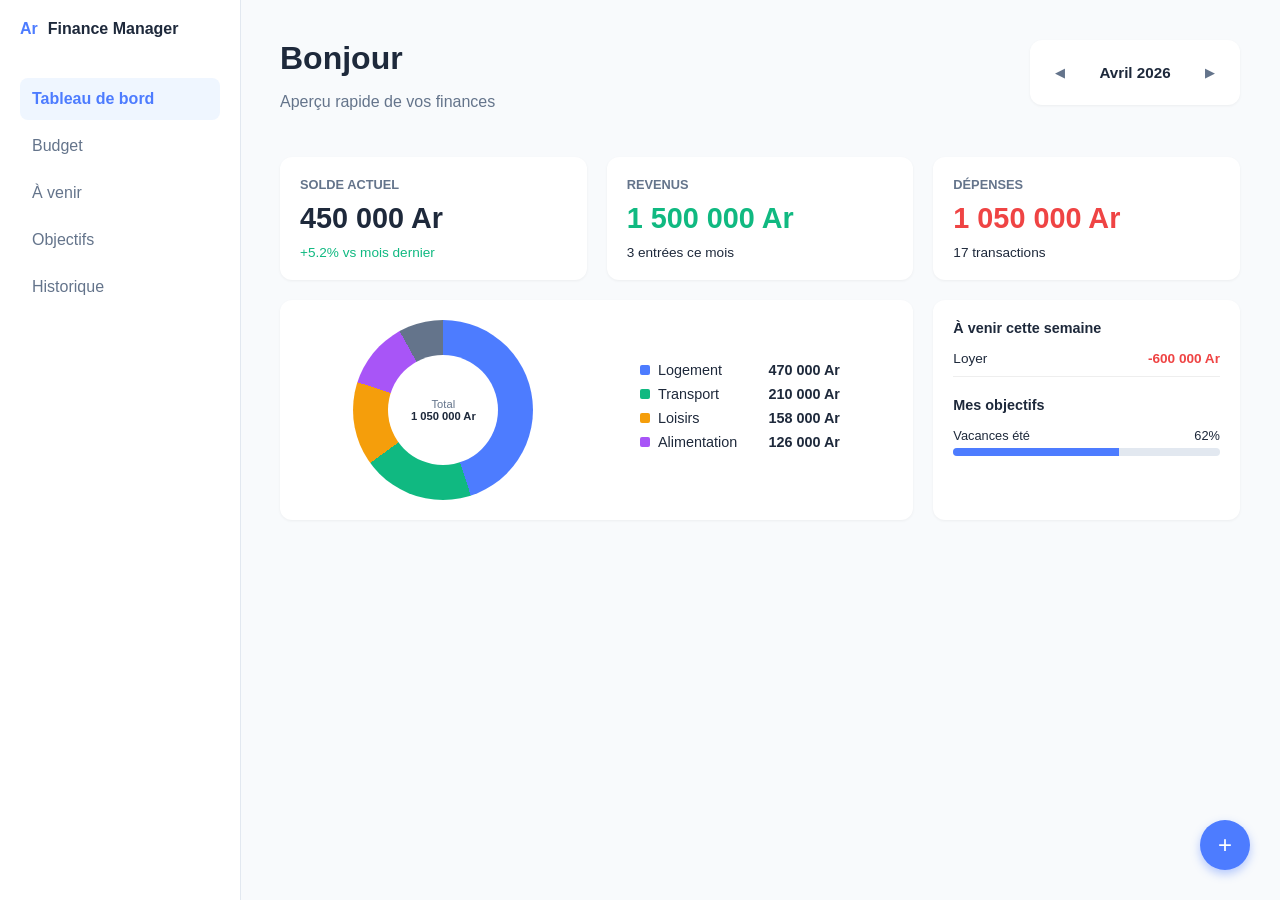
==== Public/index.html @ 166b6abb "html et css pour le tableau de bord" ====
<!DOCTYPE html>
<html lang="en">
<head>
    <meta charset="UTF-8">
    <meta name="viewport" content="width=device-width, initial-scale=1.0">
    <title>Finance Manager Dashboard</title>
    <link rel="stylesheet" href="./css/main.css">
</head>
<body>

<nav>
    <div class="logo"><span style="color:var(--primary)">Ar</span> Finance Manager</div>
    <div class="nav-item active">Tableau de bord</div>
    <div class="nav-item">Budget</div>
    <div class="nav-item">À venir</div>
    <div class="nav-item">Objectifs</div>
    <div class="nav-item">Historique</div>
</nav>

<main>
    <div class="header">
        <div>
            <h1 style="margin:0">Bonjour</h1>
            <p style="color:var(--text-muted)">Aperçu rapide de vos finances</p>
        </div>
       <div class="card date-selector">
    <button class="btn-prev" onclick="changeMonth(-1)">&#9664;</button>
    <span id="current-date" class="date-display">Avril 2026</span>
    <button class="btn-next" onclick="changeMonth(1)">&#9654;</button>
    </div>
    </div>

    <div class="dashboard-grid">
        <div class="card">
            <div class="stat-label">Solde actuel</div>
            <div class="stat-value">450 000 Ar</div>
            <div class="stat-sub text-success">+5.2% vs mois dernier</div>
        </div>
        <div class="card">
            <div class="stat-label">Revenus</div>
            <div class="stat-value text-success">1 500 000 Ar</div>
            <div class="stat-sub">3 entrées ce mois</div>
        </div>
        <div class="card">
            <div class="stat-label">Dépenses</div>
            <div class="stat-value text-danger">1 050 000 Ar</div>
            <div class="stat-sub">17 transactions</div>
        </div>

        <div class="card repartition-container">
            <div class="donut-chart">
                <div class="donut-hole">
                    <span style="color:var(--text-muted)">Total</span>
                    <span style="font-weight:bold">1 050 000 Ar</span>
                </div>
            </div>
            <ul class="legend-list">
                <li class="legend-item"><span><span class="dot bg-primary"></span>Logement</span> <b>470 000 Ar</b></li>
                <li class="legend-item"><span><span class="dot bg-success"></span>Transport</span> <b>210 000 Ar</b></li>
                <li class="legend-item"><span><span class="dot bg-warning"></span>Loisirs</span> <b>158 000 Ar</b></li>
                <li class="legend-item"><span><span class="dot bg-purple"></span>Alimentation</span> <b>126 000 Ar</b></li>
            </ul>
        </div>

        <div class="card">
            <h3 class="section-title">À venir cette semaine</h3>
            <div class="upcoming-item">
                <span>Loyer</span> <b class="text-danger">-600 000 Ar</b>
            </div>
            <hr class="separator">
            <h3 class="section-title" style="margin-top:20px">Mes objectifs</h3>
            <div class="progress-container">
                <div class="progress-info">
                    <span>Vacances été</span> <span>62%</span>
                </div>
                <div class="progress-bar"><div class="progress-fill" style="width:62%"></div></div>
            </div>
        </div>
    </div>
</main>

<button class="btn-add">+</button>

</body>
</html>
---- Public/css/main.css ----
:root {
    --bg-body: #f8fafc;
    --bg-card: #ffffff;
    --primary: #4d7cff;
    --text-main: #1e293b;
    --text-muted: #64748b;
    --success: #10b981;
    --danger: #ef4444;
    --warning: #f59e0b;
    --purple: #a855f7;
    --sidebar-width: 200px;
}

body {
    font-family: 'Segoe UI', Tahoma, Geneva, Verdana, sans-serif;
    background-color: var(--bg-body);
    margin: 0;
    display: flex;
    color: var(--text-main);
}

/* --- Navigation Latérale --- */
nav {
    width: var(--sidebar-width);
    height: 100vh;
    background: white;
    padding: 20px;
    border-right: 1px solid #e2e8f0;
    position: fixed;
}

.logo { 
    font-weight: bold; 
    margin-bottom: 40px; 
    display: flex; 
    align-items: center; 
    gap: 10px; 
}

.nav-item { 
    padding: 12px; 
    color: var(--text-muted); 
    cursor: pointer; 
    border-radius: 8px; 
    margin-bottom: 5px; 
}

.nav-item.active { 
    background: #eff6ff; 
    color: var(--primary); 
    font-weight: 600; 
}

/* --- Contenu Principal --- */
main {
    margin-left: calc(var(--sidebar-width) + 40px);
    padding: 40px;
    flex-grow: 1;
}

.header { 
    display: flex; 
    justify-content: space-between; 
    align-items: flex-start; 
    margin-bottom: 30px; 
}

/* Container principal pour la date */
.date-selector {
    display: flex;
    align-items: center;
    gap: 15px;
    padding: 8px 15px;
    user-select: none; /* Empêche la sélection du texte en cliquant vite */
}

.date-display {
    font-weight: 600;
    font-size: 0.95rem;
    min-width: 100px; /* Évite que les flèches bougent si le nom du mois est long */
    text-align: center;
}

.date-selector button {
    background: none;
    border: none;
    color: var(--text-muted);
    cursor: pointer;
    font-size: 0.8rem;
    padding: 5px;
    transition: color 0.2s, transform 0.1s;
}

.date-selector button:hover {
    color: var(--primary);
}

.date-selector button:active {
    transform: scale(0.9);
}

.dashboard-grid {
    display: grid;
    grid-template-columns: repeat(3, 1fr);
    gap: 20px;
}

.card {
    background: var(--bg-card);
    padding: 20px;
    border-radius: 12px;
    box-shadow: 0 1px 3px rgba(0,0,0,0.05);
}

.stat-label { 
    color: var(--text-muted); 
    font-size: 0.8rem; 
    text-transform: uppercase; 
    font-weight: 600; 
}

.stat-value { 
    font-size: 1.8rem; 
    font-weight: bold; 
    margin: 10px 0; 
}

.stat-sub { font-size: 0.85rem; }


.repartition-container {
    grid-column: span 2;
    display: flex;
    align-items: center;
    justify-content: space-around;
}

.donut-chart {
    width: 180px;
    height: 180px;
    border-radius: 50%;
    background: conic-gradient(
        var(--primary) 0% 45%, 
        var(--success) 45% 65%, 
        var(--warning) 65% 80%, 
        var(--purple) 80% 92%, 
        var(--text-muted) 92% 100%
    );
    display: flex;
    align-items: center;
    justify-content: center;
    position: relative;
}

.donut-hole {
    width: 110px; 
    height: 110px;
    background: white;
    border-radius: 50%;
    display: flex; 
    flex-direction: column; 
    align-items: center; 
    justify-content: center;
    font-size: 0.7rem;
}

/* --- Liste et Couleurs --- */
.legend-list { list-style: none; padding: 0; }
.legend-item { 
    display: flex; 
    justify-content: space-between; 
    width: 200px; 
    margin-bottom: 8px; 
    font-size: 0.9rem; 
}

.dot { 
    width: 10px; 
    height: 10px; 
    border-radius: 2px; 
    display: inline-block; 
    margin-right: 8px; 
}

.bg-primary { background: var(--primary); }
.bg-success { background: var(--success); }
.bg-warning { background: var(--warning); }
.bg-purple { background: var(--purple); }
.text-success { color: var(--success); }
.text-danger { color: var(--danger); }

/* --- Objectifs et Barre de progression --- */
.section-title { font-size: 0.9rem; margin: 0 0 15px 0; }
.upcoming-item { 
    font-size: 0.85rem; 
    margin-bottom: 10px; 
    display: flex; 
    justify-content: space-between; 
}

.separator { border: 0; border-top: 1px solid #eee; }

.progress-container { margin-top: 15px; }
.progress-info { 
    display: flex; 
    justify-content: space-between; 
    font-size: 0.8rem; 
    margin-bottom: 5px;
}
.progress-bar { 
    height: 8px; 
    background: #e2e8f0; 
    border-radius: 4px; 
    overflow: hidden; 
}
.progress-fill { 
    height: 100%; 
    background: var(--primary); 
}

/* --- Bouton flottant --- */
.btn-add {
    position: fixed; 
    bottom: 30px; 
    right: 30px;
    width: 50px; 
    height: 50px; 
    border-radius: 50%;
    background: var(--primary); 
    color: white; 
    border: none;
    font-size: 24px; 
    cursor: pointer; 
    box-shadow: 0 4px 10px rgba(77, 124, 255, 0.4);
    transition: transform 0.2s;
}

.btn-add:hover {
    transform: scale(1.1);
}
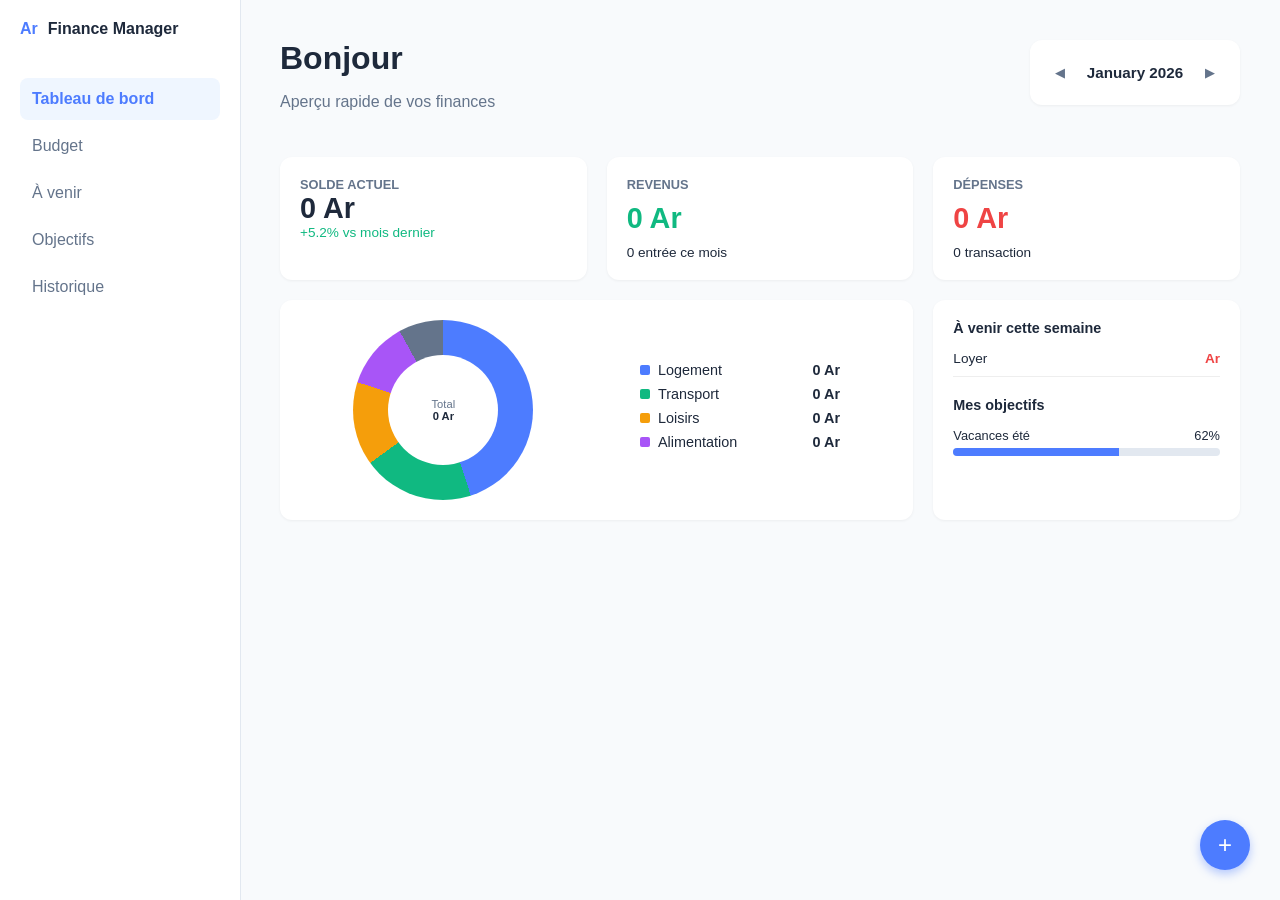
==== commit 1e8cc846: "Teste sur le tableau du bord avec ajout de transactions plus simple Prompt" ====
--- a/Public/index.html
+++ b/Public/index.html
@@ -23,49 +23,51 @@
             <h1 style="margin:0">Bonjour</h1>
             <p style="color:var(--text-muted)">Aperçu rapide de vos finances</p>
         </div>
-       <div class="card date-selector">
-    <button class="btn-prev" onclick="changeMonth(-1)">&#9664;</button>
-    <span id="current-date" class="date-display">Avril 2026</span>
-    <button class="btn-next" onclick="changeMonth(1)">&#9654;</button>
-    </div>
+        <div class="card date-selector">
+            <button class="btn-prev">&#9664;</button>
+            <span id="current-date" class="date-display">April 2026</span>
+            <button class="btn-next">&#9654;</button>
+        </div>
     </div>
 
     <div class="dashboard-grid">
         <div class="card">
             <div class="stat-label">Solde actuel</div>
-            <div class="stat-value">450 000 Ar</div>
+            <span id="balance-value" class="stat-value">0 Ar</span>
             <div class="stat-sub text-success">+5.2% vs mois dernier</div>
         </div>
+
         <div class="card">
             <div class="stat-label">Revenus</div>
-            <div class="stat-value text-success">1 500 000 Ar</div>
-            <div class="stat-sub">3 entrées ce mois</div>
+            <div id="income-value" class="stat-value text-success">0 Ar</div>
+            <div id="income-count" class="stat-sub">0 entrée ce mois</div>
         </div>
+
         <div class="card">
             <div class="stat-label">Dépenses</div>
-            <div class="stat-value text-danger">1 050 000 Ar</div>
-            <div class="stat-sub">17 transactions</div>
+            <div id="expense-value" class="stat-value text-danger">0 Ar</div>
+            <div id="expense-count" class="stat-sub">0 transaction</div>
         </div>
 
         <div class="card repartition-container">
             <div class="donut-chart">
                 <div class="donut-hole">
                     <span style="color:var(--text-muted)">Total</span>
-                    <span style="font-weight:bold">1 050 000 Ar</span>
+                    <span style="font-weight:bold" id="total-donut">0 Ar</span>
                 </div>
             </div>
             <ul class="legend-list">
-                <li class="legend-item"><span><span class="dot bg-primary"></span>Logement</span> <b>470 000 Ar</b></li>
-                <li class="legend-item"><span><span class="dot bg-success"></span>Transport</span> <b>210 000 Ar</b></li>
-                <li class="legend-item"><span><span class="dot bg-warning"></span>Loisirs</span> <b>158 000 Ar</b></li>
-                <li class="legend-item"><span><span class="dot bg-purple"></span>Alimentation</span> <b>126 000 Ar</b></li>
+                <li class="legend-item"><span><span class="dot bg-primary"></span>Logement</span> <b>0 Ar</b></li>
+                <li class="legend-item"><span><span class="dot bg-success"></span>Transport</span> <b>0 Ar</b></li>
+                <li class="legend-item"><span><span class="dot bg-warning"></span>Loisirs</span> <b>0 Ar</b></li>
+                <li class="legend-item"><span><span class="dot bg-purple"></span>Alimentation</span> <b>0 Ar</b></li>
             </ul>
         </div>
 
         <div class="card">
             <h3 class="section-title">À venir cette semaine</h3>
             <div class="upcoming-item">
-                <span>Loyer</span> <b class="text-danger">-600 000 Ar</b>
+                <span>Loyer</span> <b class="text-danger"> Ar</b>
             </div>
             <hr class="separator">
             <h3 class="section-title" style="margin-top:20px">Mes objectifs</h3>
@@ -75,11 +77,12 @@
                 </div>
                 <div class="progress-bar"><div class="progress-fill" style="width:62%"></div></div>
             </div>
-        </div>
+        </div>  
     </div>
 </main>
 
 <button class="btn-add">+</button>
 
+<script src="./Js/main.js"></script>
 </body>
 </html>
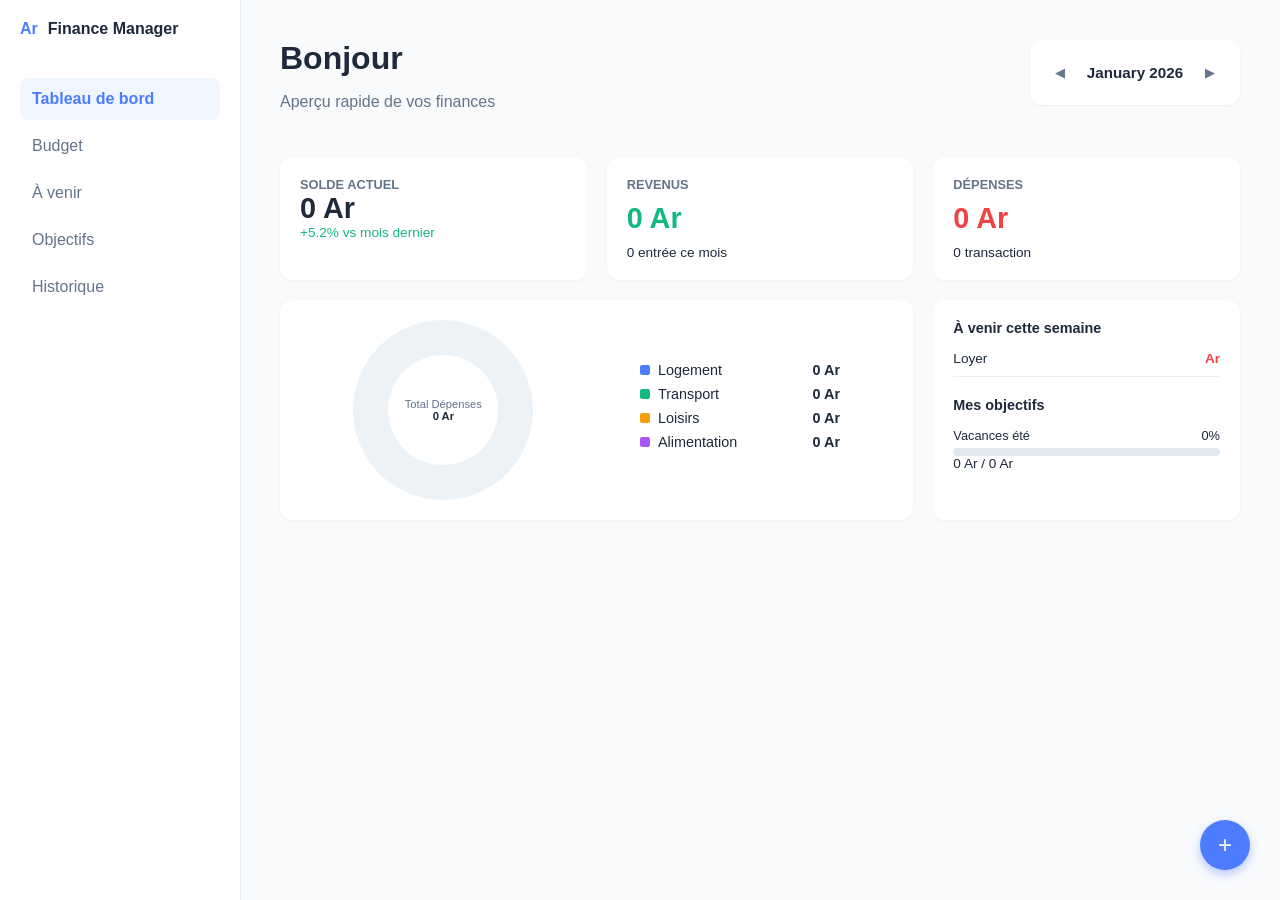
==== commit 97164574: "Teste tous le ttranaction avec le button add et mise a jour de cercle dans le tableau de bord" ====
--- a/Public/index.html
+++ b/Public/index.html
@@ -10,8 +10,12 @@
 
 <nav>
     <div class="logo"><span style="color:var(--primary)">Ar</span> Finance Manager</div>
-    <div class="nav-item active">Tableau de bord</div>
-    <div class="nav-item">Budget</div>
+    <a href="index.html" style="text-decoration: none; color: inherit;">
+        <div class="nav-item active">Tableau de bord</div>
+    </a>
+    <a href="./Js/budget/budget.html" style="text-decoration: none; color: inherit;">
+        <div class="nav-item">Budget</div>
+    </a>
     <div class="nav-item">À venir</div>
     <div class="nav-item">Objectifs</div>
     <div class="nav-item">Historique</div>
@@ -29,38 +33,35 @@
             <button class="btn-next">&#9654;</button>
         </div>
     </div>
-
     <div class="dashboard-grid">
         <div class="card">
             <div class="stat-label">Solde actuel</div>
             <span id="balance-value" class="stat-value">0 Ar</span>
             <div class="stat-sub text-success">+5.2% vs mois dernier</div>
         </div>
-
         <div class="card">
             <div class="stat-label">Revenus</div>
             <div id="income-value" class="stat-value text-success">0 Ar</div>
             <div id="income-count" class="stat-sub">0 entrée ce mois</div>
         </div>
-
         <div class="card">
             <div class="stat-label">Dépenses</div>
             <div id="expense-value" class="stat-value text-danger">0 Ar</div>
             <div id="expense-count" class="stat-sub">0 transaction</div>
         </div>
-
+        
         <div class="card repartition-container">
-            <div class="donut-chart">
+            <div class="donut-chart" id="donut-gradient">
                 <div class="donut-hole">
-                    <span style="color:var(--text-muted)">Total</span>
+                    <span style="color:var(--text-muted)">Total Dépenses</span>
                     <span style="font-weight:bold" id="total-donut">0 Ar</span>
                 </div>
             </div>
             <ul class="legend-list">
-                <li class="legend-item"><span><span class="dot bg-primary"></span>Logement</span> <b>0 Ar</b></li>
-                <li class="legend-item"><span><span class="dot bg-success"></span>Transport</span> <b>0 Ar</b></li>
-                <li class="legend-item"><span><span class="dot bg-warning"></span>Loisirs</span> <b>0 Ar</b></li>
-                <li class="legend-item"><span><span class="dot bg-purple"></span>Alimentation</span> <b>0 Ar</b></li>
+                <li class="legend-item"><span><span class="dot bg-primary"></span>Logement</span> <b id="val-logement">0 Ar</b></li>
+                <li class="legend-item"><span><span class="dot bg-success"></span>Transport</span> <b id="val-transport">0 Ar</b></li>
+                <li class="legend-item"><span><span class="dot bg-warning"></span>Loisirs</span> <b id="val-loisirs">0 Ar</b></li>
+                <li class="legend-item"><span><span class="dot bg-purple"></span>Alimentation</span> <b id="val-alimentation">0 Ar</b></li>
             </ul>
         </div>
 
@@ -73,16 +74,19 @@
             <h3 class="section-title" style="margin-top:20px">Mes objectifs</h3>
             <div class="progress-container">
                 <div class="progress-info">
-                    <span>Vacances été</span> <span>62%</span>
+                    <span id="goal-name">Vacances été</span> 
+                    <span id="goal-percentage">0%</span>
                 </div>
-                <div class="progress-bar"><div class="progress-fill" style="width:62%"></div></div>
+                <div class="progress-bar">
+                    <div id="goal-fill" class="progress-fill" style="width: 0%"></div>
+                </div>
+                <div class="stat-sub" id="goal-amount-status">0 Ar / 0 Ar</div>
             </div>
         </div>  
     </div>
 </main>
 
 <button class="btn-add">+</button>
-
 <script src="./Js/main.js"></script>
 </body>
 </html>
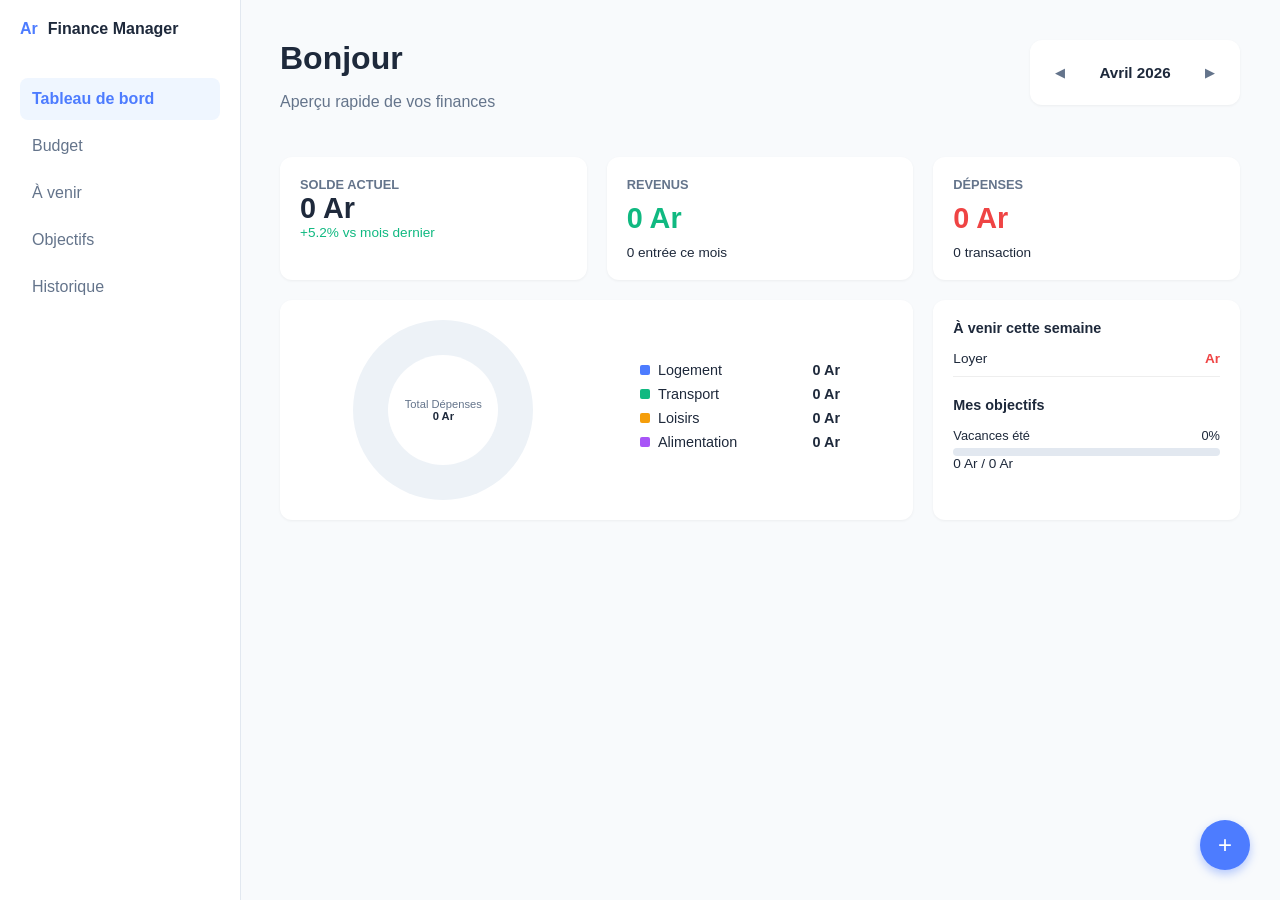
==== commit 729d8e25: "Ajout transactions avec teste a venir" ====
--- a/Public/index.html
+++ b/Public/index.html
@@ -16,7 +16,10 @@
     <a href="./Js/budget/budget.html" style="text-decoration: none; color: inherit;">
         <div class="nav-item">Budget</div>
     </a>
+ <a href="./Js/avenir/avenir.html" style="text-decoration: none; color: inherit;">
     <div class="nav-item">À venir</div>
+</a>
+   
     <div class="nav-item">Objectifs</div>
     <div class="nav-item">Historique</div>
 </nav>
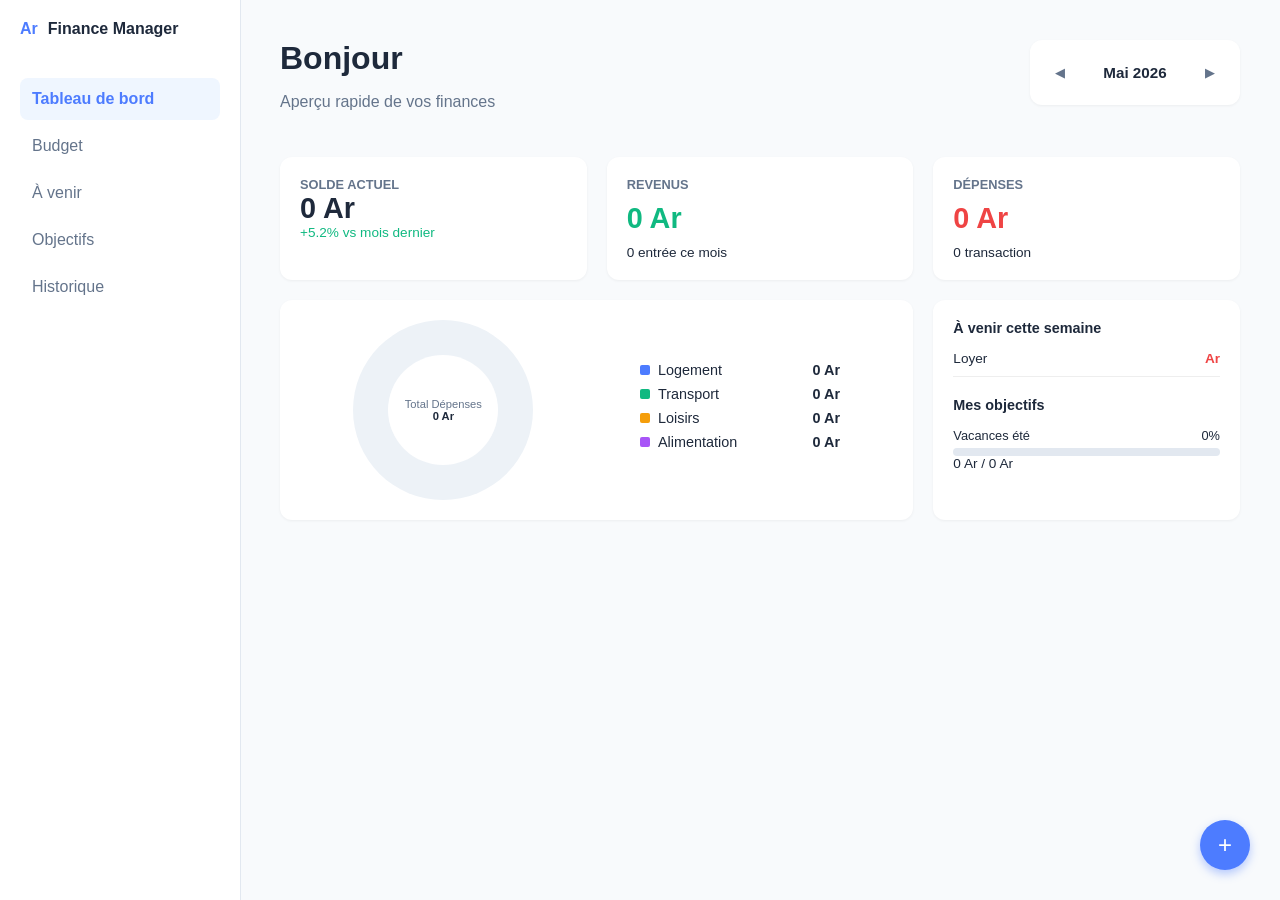
==== commit 9a585e25: "Ajout a venir" ====
--- a/Public/index.html
+++ b/Public/index.html
@@ -19,8 +19,10 @@
  <a href="./Js/avenir/avenir.html" style="text-decoration: none; color: inherit;">
     <div class="nav-item">À venir</div>
 </a>
-   
-    <div class="nav-item">Objectifs</div>
+  <a href="./Js/goals/goal.html" style="text-decoration: none; color: inherit;">
+        <div class="nav-item">Objectifs</div>
+  </a>  
+    
     <div class="nav-item">Historique</div>
 </nav>
 
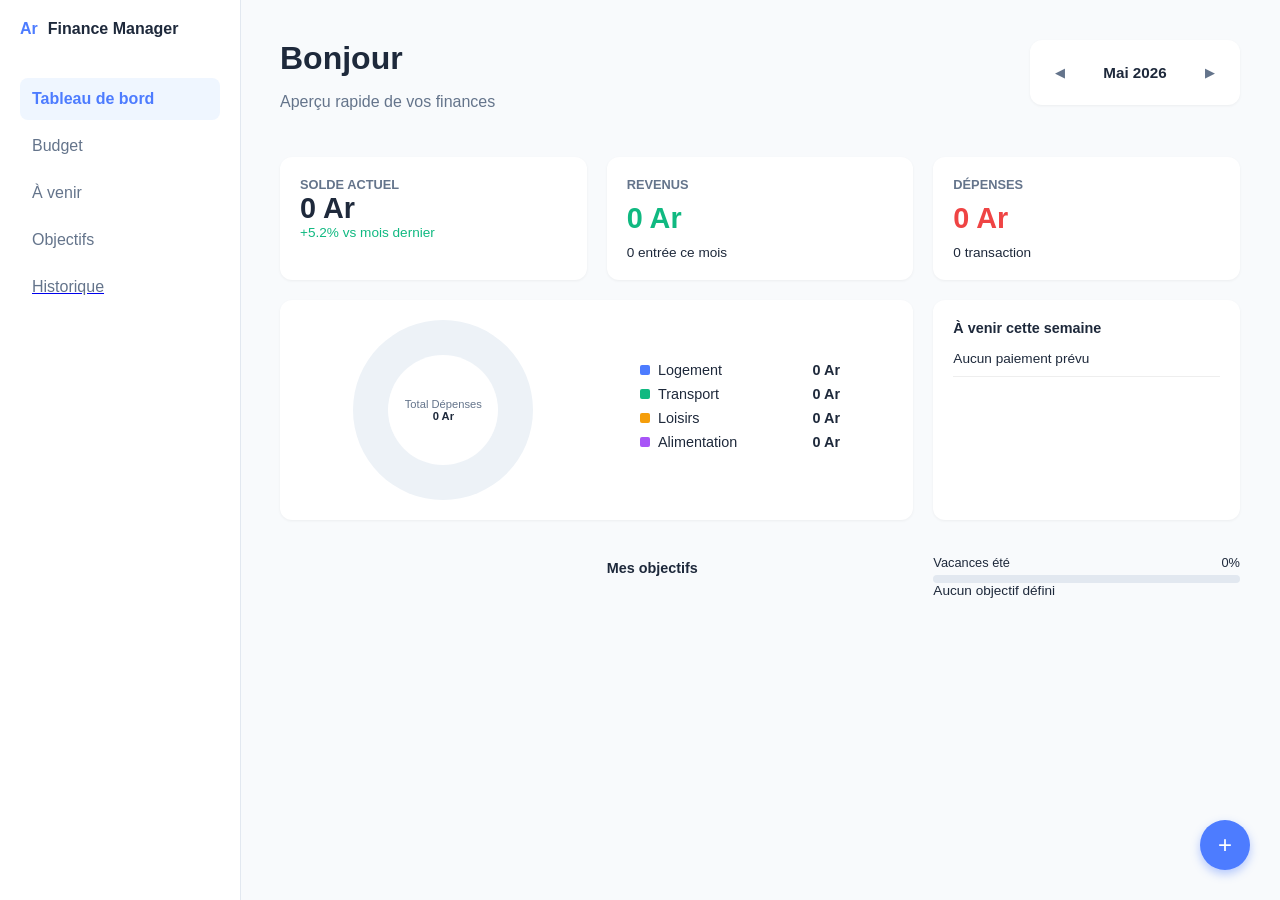
==== commit dfb1b846: "ajout de historique affichage dans le tableau  de bord crud de budget" ====
--- a/Public/index.html
+++ b/Public/index.html
@@ -22,8 +22,10 @@
   <a href="./Js/goals/goal.html" style="text-decoration: none; color: inherit;">
         <div class="nav-item">Objectifs</div>
   </a>  
-    
-    <div class="nav-item">Historique</div>
+    <a href="./Js/history/history.html">
+             <div class="nav-item">Historique</div>
+    </a>
+   
 </nav>
 
 <main>
@@ -70,11 +72,14 @@
             </ul>
         </div>
 
-        <div class="card">
-            <h3 class="section-title">À venir cette semaine</h3>
-            <div class="upcoming-item">
-                <span>Loyer</span> <b class="text-danger"> Ar</b>
-            </div>
+       <div class="card">
+    <h3 class="section-title">À venir cette semaine</h3>
+    <div id="upcoming-list"> <div class="upcoming-item">
+            <span>Chargement...</span>
+        </div>
+    </div>
+    <hr class="separator">
+    </div>
             <hr class="separator">
             <h3 class="section-title" style="margin-top:20px">Mes objectifs</h3>
             <div class="progress-container">
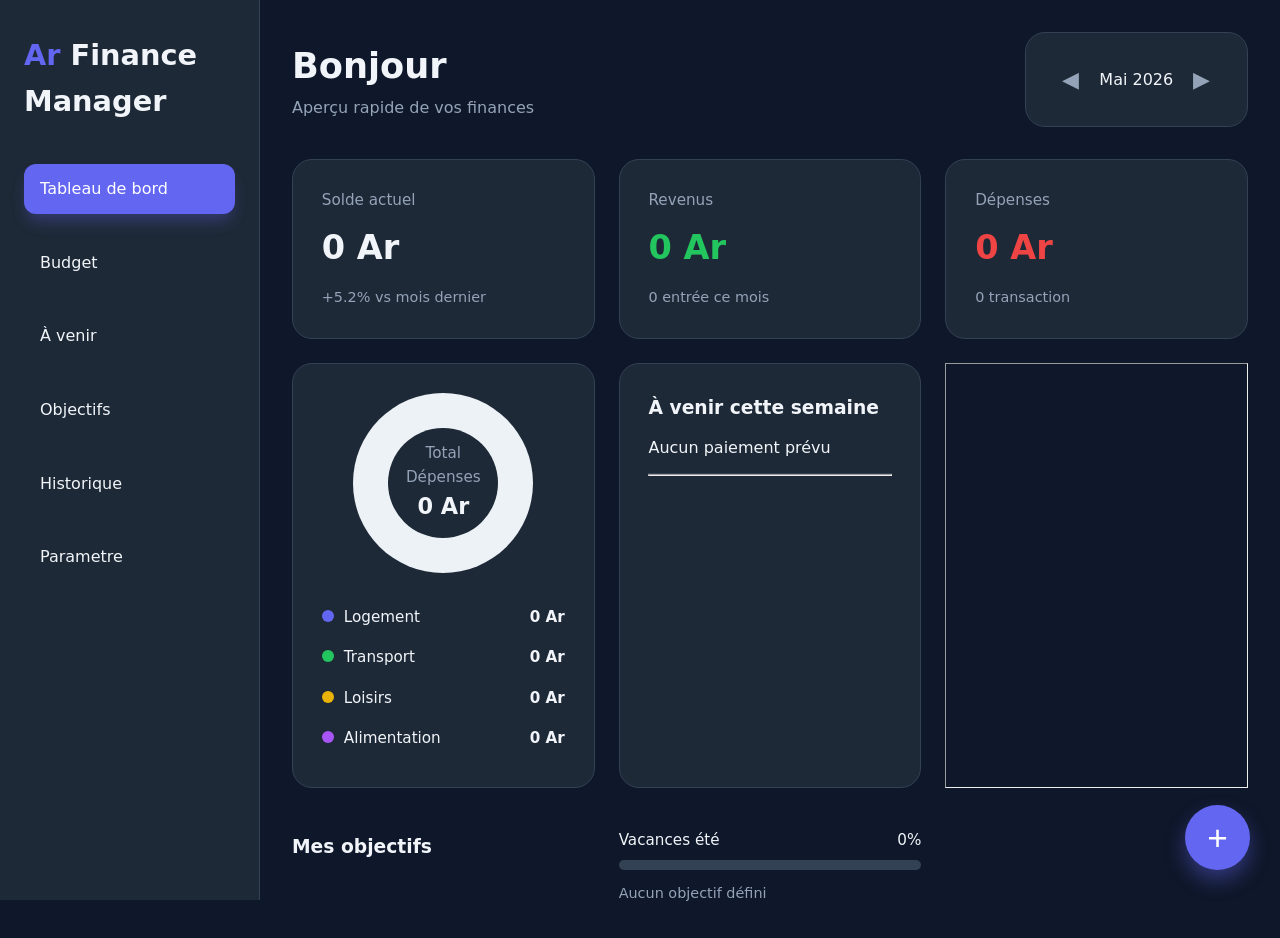
==== commit 3f193264: "git pour tester le deployment dans vercel" ====
--- a/Public/index.html
+++ b/Public/index.html
@@ -22,10 +22,12 @@
   <a href="./Js/goals/goal.html" style="text-decoration: none; color: inherit;">
         <div class="nav-item">Objectifs</div>
   </a>  
-    <a href="./Js/history/history.html">
+    <a href="./Js/history/history.html"  style="text-decoration: none; color: inherit;">
              <div class="nav-item">Historique</div>
     </a>
-   
+   <a href="../Public/Js/history/settings/setting.html" style="text-decoration: none; color: inherit;">
+          <div class="nav-item">Parametre</div>
+   </a>
 </nav>
 
 <main>
--- a/Public/css/main.css
+++ b/Public/css/main.css
@@ -1,138 +1,167 @@
 :root {
-    --bg-body: #f8fafc;
-    --bg-card: #ffffff;
-    --primary: #4d7cff;
-    --text-main: #1e293b;
-    --text-muted: #64748b;
-    --success: #10b981;
+    --primary: #6366f1;
+    --primary-dark: #4f46e5;
+    --success: #22c55e;
     --danger: #ef4444;
-    --warning: #f59e0b;
+    --warning: #eab308;
     --purple: #a855f7;
-    --sidebar-width: 200px;
+    
+    --bg: #0f172a;
+    --card-bg: #1e2937;
+    --text: #f1f5f9;
+    --text-muted: #94a3b8;
+    --border: #334155;
+}
+
+* {
+    margin: 0;
+    padding: 0;
+    box-sizing: border-box;
 }
 
 body {
-    font-family: 'Segoe UI', Tahoma, Geneva, Verdana, sans-serif;
-    background-color: var(--bg-body);
-    margin: 0;
-    display: flex;
-    color: var(--text-main);
-}
-
-/* --- Navigation Latérale --- */
+    font-family: 'Segoe UI', system-ui, sans-serif;
+    background: var(--bg);
+    color: var(--text);
+    line-height: 1.6;
+    overflow-x: hidden;
+}
+
+/* ===================== NAV ===================== */
 nav {
-    width: var(--sidebar-width);
-    height: 100vh;
-    background: white;
-    padding: 20px;
-    border-right: 1px solid #e2e8f0;
     position: fixed;
-}
-
-.logo { 
-    font-weight: bold; 
-    margin-bottom: 40px; 
-    display: flex; 
-    align-items: center; 
-    gap: 10px; 
-}
-
-.nav-item { 
-    padding: 12px; 
-    color: var(--text-muted); 
-    cursor: pointer; 
-    border-radius: 8px; 
-    margin-bottom: 5px; 
-}
-
-.nav-item.active { 
-    background: #eff6ff; 
-    color: var(--primary); 
-    font-weight: 600; 
-}
-
-/* --- Contenu Principal --- */
+    left: 0;
+    top: 0;
+    bottom: 0;
+    width: 260px;
+    background: #1e2937;
+    padding: 2rem 1.5rem;
+    border-right: 1px solid var(--border);
+    z-index: 100;
+    display: flex;
+    flex-direction: column;
+    gap: 1.5rem;
+}
+
+.logo {
+    font-size: 1.8rem;
+    font-weight: 700;
+    margin-bottom: 1rem;
+}
+
+.nav-item {
+    padding: 12px 16px;
+    border-radius: 12px;
+    font-weight: 500;
+    transition: all 0.3s ease;
+    cursor: pointer;
+}
+
+.nav-item:hover {
+    background: rgba(99, 102, 241, 0.15);
+    color: var(--primary);
+    transform: translateX(8px);
+}
+
+.nav-item.active {
+    background: var(--primary);
+    color: white;
+    box-shadow: 0 10px 15px -3px rgba(99, 102, 241, 0.3);
+}
+
+/* ===================== MAIN ===================== */
 main {
-    margin-left: calc(var(--sidebar-width) + 40px);
-    padding: 40px;
-    flex-grow: 1;
-}
-
-.header { 
-    display: flex; 
-    justify-content: space-between; 
-    align-items: flex-start; 
-    margin-bottom: 30px; 
-}
-
-/* Container principal pour la date */
+    margin-left: 260px;
+    padding: 2rem;
+    min-height: 100vh;
+}
+
+.header {
+    display: flex;
+    justify-content: space-between;
+    align-items: center;
+    margin-bottom: 2rem;
+    flex-wrap: wrap;
+    gap: 1rem;
+}
+
+h1 {
+    font-size: 2.2rem;
+    font-weight: 700;
+}
+
 .date-selector {
     display: flex;
     align-items: center;
-    gap: 15px;
-    padding: 8px 15px;
-    user-select: none; /* Empêche la sélection du texte en cliquant vite */
-}
-
-.date-display {
-    font-weight: 600;
-    font-size: 0.95rem;
-    min-width: 100px; /* Évite que les flèches bougent si le nom du mois est long */
-    text-align: center;
-}
-
-.date-selector button {
+    gap: 12px;
+    background: var(--card-bg);
+    padding: 10px 16px;
+    border-radius: 12px;
+    border: 1px solid var(--border);
+}
+
+.btn-prev, .btn-next {
     background: none;
     border: none;
     color: var(--text-muted);
+    font-size: 1.4rem;
     cursor: pointer;
-    font-size: 0.8rem;
-    padding: 5px;
-    transition: color 0.2s, transform 0.1s;
-}
-
-.date-selector button:hover {
-    color: var(--primary);
-}
-
-.date-selector button:active {
-    transform: scale(0.9);
-}
-
+    padding: 4px 8px;
+    border-radius: 8px;
+    transition: 0.3s;
+}
+
+.btn-prev:hover, .btn-next:hover {
+    background: rgba(255,255,255,0.1);
+    color: var(--text);
+}
+
+/* ===================== GRID ===================== */
 .dashboard-grid {
     display: grid;
-    grid-template-columns: repeat(3, 1fr);
-    gap: 20px;
-}
-
+    grid-template-columns: repeat(auto-fit, minmax(280px, 1fr));
+    gap: 1.5rem;
+}
+
+/* Cards */
 .card {
-    background: var(--bg-card);
-    padding: 20px;
-    border-radius: 12px;
-    box-shadow: 0 1px 3px rgba(0,0,0,0.05);
-}
-
-.stat-label { 
-    color: var(--text-muted); 
-    font-size: 0.8rem; 
-    text-transform: uppercase; 
-    font-weight: 600; 
-}
-
-.stat-value { 
-    font-size: 1.8rem; 
-    font-weight: bold; 
-    margin: 10px 0; 
-}
-
-.stat-sub { font-size: 0.85rem; }
-
-
+    background: var(--card-bg);
+    border-radius: 20px;
+    padding: 1.8rem;
+    border: 1px solid var(--border);
+    transition: transform 0.3s ease, box-shadow 0.3s ease;
+}
+
+.card:hover {
+    transform: translateY(-8px);
+    box-shadow: 0 20px 25px -5px rgba(0, 0, 0, 0.3);
+}
+
+/* Stats */
+.stat-label {
+    font-size: 0.95rem;
+    color: var(--text-muted);
+    margin-bottom: 8px;
+}
+
+.stat-value {
+    font-size: 2.1rem;
+    font-weight: 700;
+    display: block;
+}
+
+.text-success { color: var(--success); }
+.text-danger { color: var(--danger); }
+
+.stat-sub {
+    margin-top: 12px;
+    font-size: 0.9rem;
+    color: var(--text-muted);
+}
+
+/* Donut Chart */
 .repartition-container {
-    grid-column: span 2;
-    display: flex;
-    align-items: center;
-    justify-content: space-around;
+    padding: 1.8rem;
 }
 
 .donut-chart {
@@ -140,101 +169,133 @@
     height: 180px;
     border-radius: 50%;
     background: conic-gradient(
-        var(--primary) 0% 45%, 
-        var(--success) 45% 65%, 
-        var(--warning) 65% 80%, 
-        var(--purple) 80% 92%, 
-        var(--text-muted) 92% 100%
+        var(--primary) 0deg 90deg,
+        var(--success) 90deg 160deg,
+        var(--warning) 160deg 240deg,
+        var(--purple) 240deg 360deg
     );
+    margin: 0 auto 1.5rem;
+    position: relative;
     display: flex;
     align-items: center;
     justify-content: center;
-    position: relative;
 }
 
 .donut-hole {
-    width: 110px; 
+    width: 110px;
     height: 110px;
-    background: white;
+    background: var(--card-bg);
     border-radius: 50%;
-    display: flex; 
-    flex-direction: column; 
-    align-items: center; 
+    display: flex;
+    flex-direction: column;
+    align-items: center;
     justify-content: center;
-    font-size: 0.7rem;
-}
-
-/* --- Liste et Couleurs --- */
-.legend-list { list-style: none; padding: 0; }
-.legend-item { 
-    display: flex; 
-    justify-content: space-between; 
-    width: 200px; 
-    margin-bottom: 8px; 
-    font-size: 0.9rem; 
-}
-
-.dot { 
-    width: 10px; 
-    height: 10px; 
-    border-radius: 2px; 
-    display: inline-block; 
-    margin-right: 8px; 
+    text-align: center;
+    font-size: 0.95rem;
+}
+
+#total-donut {
+    font-size: 1.4rem;
+    color: var(--text);
+}
+
+/* Legend */
+.legend-list {
+    list-style: none;
+    margin-top: 1rem;
+}
+
+.legend-item {
+    display: flex;
+    justify-content: space-between;
+    align-items: center;
+    padding: 8px 0;
+    font-size: 0.95rem;
+}
+
+.dot {
+    display: inline-block;
+    width: 12px;
+    height: 12px;
+    border-radius: 50%;
+    margin-right: 10px;
 }
 
 .bg-primary { background: var(--primary); }
 .bg-success { background: var(--success); }
 .bg-warning { background: var(--warning); }
 .bg-purple { background: var(--purple); }
-.text-success { color: var(--success); }
-.text-danger { color: var(--danger); }
-
-/* --- Objectifs et Barre de progression --- */
-.section-title { font-size: 0.9rem; margin: 0 0 15px 0; }
-.upcoming-item { 
-    font-size: 0.85rem; 
-    margin-bottom: 10px; 
-    display: flex; 
-    justify-content: space-between; 
-}
-
-.separator { border: 0; border-top: 1px solid #eee; }
-
-.progress-container { margin-top: 15px; }
-.progress-info { 
-    display: flex; 
-    justify-content: space-between; 
-    font-size: 0.8rem; 
-    margin-bottom: 5px;
-}
-.progress-bar { 
-    height: 8px; 
-    background: #e2e8f0; 
-    border-radius: 4px; 
-    overflow: hidden; 
-}
-.progress-fill { 
-    height: 100%; 
-    background: var(--primary); 
-}
-
-/* --- Bouton flottant --- */
+
+/* Progress Bar */
+.progress-container {
+    margin-top: 1rem;
+}
+
+.progress-info {
+    display: flex;
+    justify-content: space-between;
+    margin-bottom: 8px;
+    font-size: 0.95rem;
+}
+
+.progress-bar {
+    height: 10px;
+    background: var(--border);
+    border-radius: 9999px;
+    overflow: hidden;
+}
+
+.progress-fill {
+    height: 100%;
+    background: linear-gradient(90deg, var(--primary), var(--primary-dark));
+    border-radius: 9999px;
+    transition: width 0.6s ease;
+}
+
+/* Upcoming */
+.upcoming-item {
+    padding: 12px 0;
+    border-bottom: 1px solid var(--border);
+}
+
+/* Add Button */
 .btn-add {
-    position: fixed; 
-    bottom: 30px; 
+    position: fixed;
+    bottom: 30px;
     right: 30px;
-    width: 50px; 
-    height: 50px; 
+    width: 65px;
+    height: 65px;
+    background: var(--primary);
+    color: white;
+    border: none;
     border-radius: 50%;
-    background: var(--primary); 
-    color: white; 
-    border: none;
-    font-size: 24px; 
-    cursor: pointer; 
-    box-shadow: 0 4px 10px rgba(77, 124, 255, 0.4);
-    transition: transform 0.2s;
+    font-size: 2.2rem;
+    display: flex;
+    align-items: center;
+    justify-content: center;
+    box-shadow: 0 10px 20px rgba(99, 102, 241, 0.4);
+    cursor: pointer;
+    transition: all 0.3s ease;
+    z-index: 200;
 }
 
 .btn-add:hover {
-    transform: scale(1.1);
+    transform: scale(1.1) rotate(90deg);
+    background: var(--primary-dark);
+}
+
+/* Responsive */
+@media (max-width: 768px) {
+    nav {
+        width: 100%;
+        height: auto;
+        position: relative;
+        flex-direction: row;
+        flex-wrap: wrap;
+        padding: 1rem;
+    }
+    
+    main {
+        margin-left: 0;
+    }
 }
